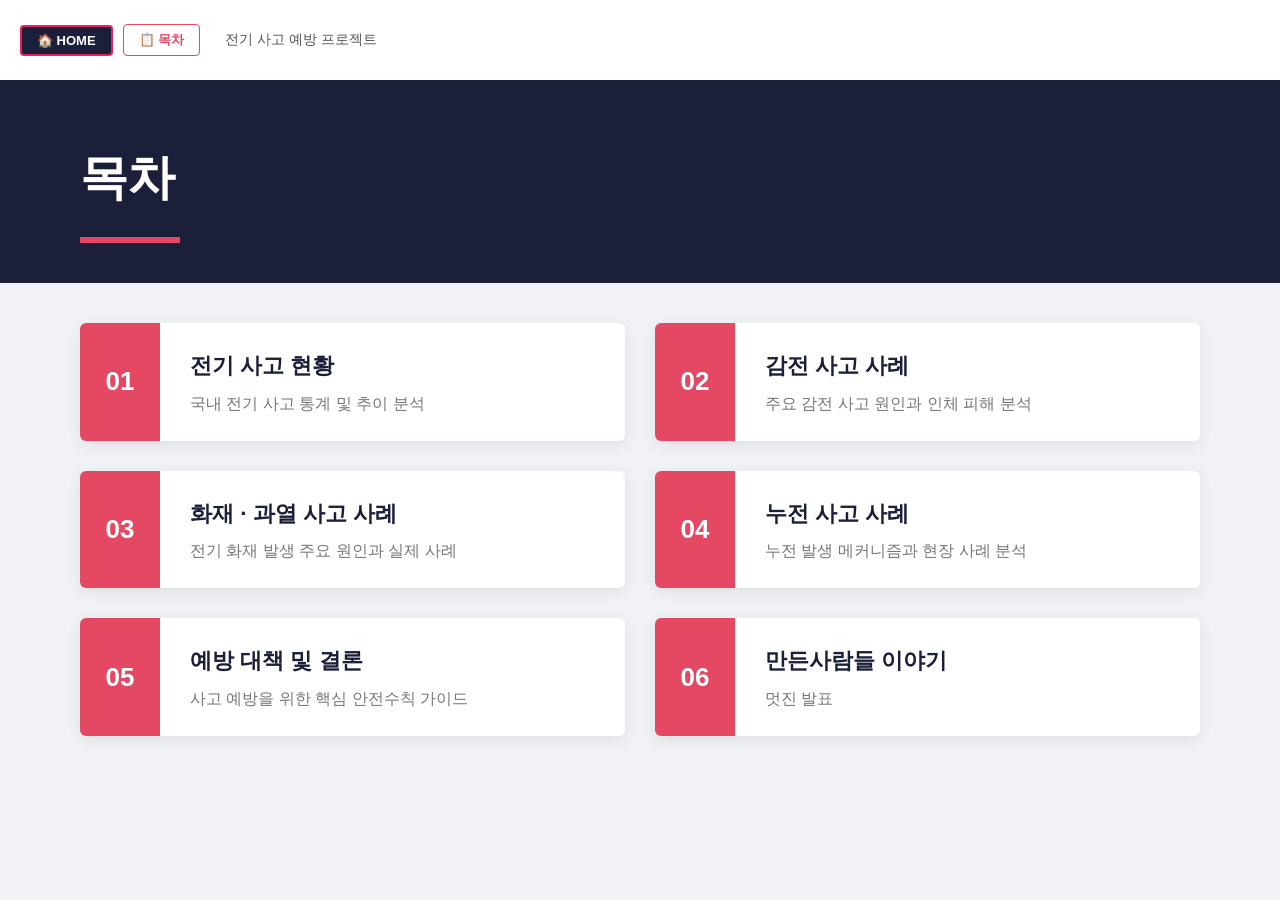
==== html/index2.html @ dfe2530c "Add files via upload" ====
<!DOCTYPE html>
<html lang="ko">
<head>
    <meta charset="UTF-8">
    <link rel="stylesheet" href="../css/common.css">
    <title>전기 사고 목차</title>
    <!-- <script src = "../js/effect.js"></script> -->
    <style>
        body {
            margin: 0;
            background-color: #f0f2f5;
            font-family: 'Pretendard', sans-serif;
        }

     /* 제목 영역: 헤더에 가려지지 않도록 여백 조정 */
        .toc-header-area {
            background-color: #1c1f3a;
            /* 상단 패딩을 80px(헤더높이) + 60px(기존여백) = 140px로 수정 */
            padding: 140px 80px 40px; 
            margin-bottom: 40px;
            /* 헤더 프레임이 absolute일 경우를 대비해 위치 보정 */
            position: relative; 
            z-index: 1;
        }

        /* 만약 common.css에서 .header-frame을 absolute로 잡았다면 아래 코드도 추가 */
        .header-frame {
            position: absolute;
            top: 0;
            left: 0;
            z-index: 10; /* 헤더가 가장 위로 오도록 */
            border: none;
            width: 100%;
            height: 80px;
        }

        .toc-header-area h1 {
            color: #ffffff !important;
            font-size: 3rem;
            margin: 0;
            text-align: left; /* 왼쪽 정렬 */
            letter-spacing: -1px;
        }

        .toc-bar {
            width: 100px;
            height: 6px;
            background-color: #e54863;
            margin: 20px 0 0 0; /* 왼쪽 정렬을 위해 margin-right를 auto로 하지 않음 */
        }

        .container {
            padding: 0 80px 60px;
            display: grid;
            grid-template-columns: repeat(2, 1fr);
            gap: 30px;
            max-width: 1200px;
            /* 컨테이너 자체도 왼쪽 정렬 느낌을 주기 위해 margin-left 조절 가능 */
            margin: 0 auto; 
        }

        .card {
            display: flex;
            background: white;
            box-shadow: 0 4px 15px rgba(0,0,0,0.08);
            text-decoration: none;
            color: #333;
            border-radius: 6px;
            overflow: hidden;
            transition: all 0.3s ease;
        }

        .card:hover {
            transform: translateX(10px); /* 왼쪽 정렬에 맞춰 오른쪽으로 살짝 이동하는 효과 */
            box-shadow: 0 10px 25px rgba(0,0,0,0.12);
        }

        .number {
            background: #e54863;
            color: white;
            font-size: 26px;
            font-weight: bold;
            width: 80px;
            display: flex;
            align-items: center;
            justify-content: center;
            flex-shrink: 0;
        }

        .content {
            padding: 25px 30px;
        }

        .title {
            font-size: 1.4rem;
            font-weight: 700;
            margin-bottom: 8px;
            color: #1c1f3a;
        }

        .desc {
            font-size: 1rem;
            color: #777;
            line-height: 1.5;
        }

        /* 5번 카드도 전체적인 균형을 위해 동일하게 유지 */
        .card:last-child {
            grid-column: span 1;
        }

        /* 헤더 프레임 상단 여백 보정 */
        .header-frame {
            border: none;
            width: 100%;
            height: 80px;
        }
    </style>
</head>
<body>

    <iframe src="header.html" class="header-frame" scrolling="no"></iframe>

    <div class="toc-header-area">
        <h1>목차</h1>
        <div class="toc-bar"></div>
    </div>

    <div class="container">
        <a href="01_status.html" class="card">
            <div class="number">01</div>
            <div class="content">
                <div class="title">전기 사고 현황</div>
                <div class="desc">국내 전기 사고 통계 및 추이 분석</div>
            </div>
        </a>

        <a href="02_accident_case.html" class="card">
            <div class="number">02</div>
            <div class="content">
                <div class="title">감전 사고 사례</div>
                <div class="desc">주요 감전 사고 원인과 인체 피해 분석</div>
            </div>
        </a>

        <a href="03_fire_case.html" class="card">
            <div class="number">03</div>
            <div class="content">
                <div class="title">화재 · 과열 사고 사례</div>
                <div class="desc">전기 화재 발생 주요 원인과 실제 사례</div>
            </div>
        </a>

        <a href="04_leakage_case.html" class="card">
            <div class="number">04</div>
            <div class="content">
                <div class="title">누전 사고 사례</div>
                <div class="desc">누전 발생 메커니즘과 현장 사례 분석</div>
            </div>
        </a>

        <a href="05_prevention.html" class="card">
            <div class="number">05</div>
            <div class="content">
                <div class="title">예방 대책 및 결론</div>
                <div class="desc">사고 예방을 위한 핵심 안전수칙 가이드</div>
            </div>
        </a>

              <a href="06_presentation_01.html" class="card">
            <div class="number">06</div>
            <div class="content">
                <div class="title">만든사람들 이야기</div>
                <div class="desc">멋진 발표</div>
            </div>
        </a>
    </div>

</body>
</html>
---- css/common.css ----
/* --- 기본 설정 --- */
body {
    margin: 0;
    padding: 0;
    background-color: #f0f2f5;
    font-family: 'Pretendard', -apple-system, sans-serif;
    color: #333;
    line-height: 1.6;
}

/* --- 상단 고정 헤더 프레임 --- */
.header-frame {
    width: 100%;
    height: 65px;
    border: none;
    position: fixed;
    top: 0;
    z-index: 1000;
}

/* --- 메인 컨테이너 --- */
.container {
    max-width: 1100px;
    margin: 80px auto 40px;
    padding: 0 20px;
}

/* --- 슬라이드 제목 섹션 (공통) --- */
.title-section {
    background-color: #1e1e2f;
    color: white;
    padding: 25px 40px;
    border-bottom: 5px solid #e91e63;
    margin-bottom: 30px;
    display: flex;
    align-items: center;
}

.title-section .num {
    color: #e91e63;
    font-size: 2.5rem;
    margin-right: 15px;
    font-weight: bold;
}

.title-section h1 {
    margin: 0;
    font-size: 2rem;
}

/* --- 공통 카드 스타일 --- */
.card-base {
    background: white;
    border-radius: 4px;
    box-shadow: 0 4px 10px rgba(0,0,0,0.08);
    padding: 25px;
}

/* --- 색상 포인트 클래스 --- */
.text-pink { color: #e91e63 !important; }
.text-gold { color: #f59e0b !important; }
.text-navy { color: #0f172a !important; }

.border-pink { border-top: 5px solid #e91e63; }
.border-gold { border-top: 5px solid #f59e0b; }
.border-navy { border-top: 5px solid #0f172a; }
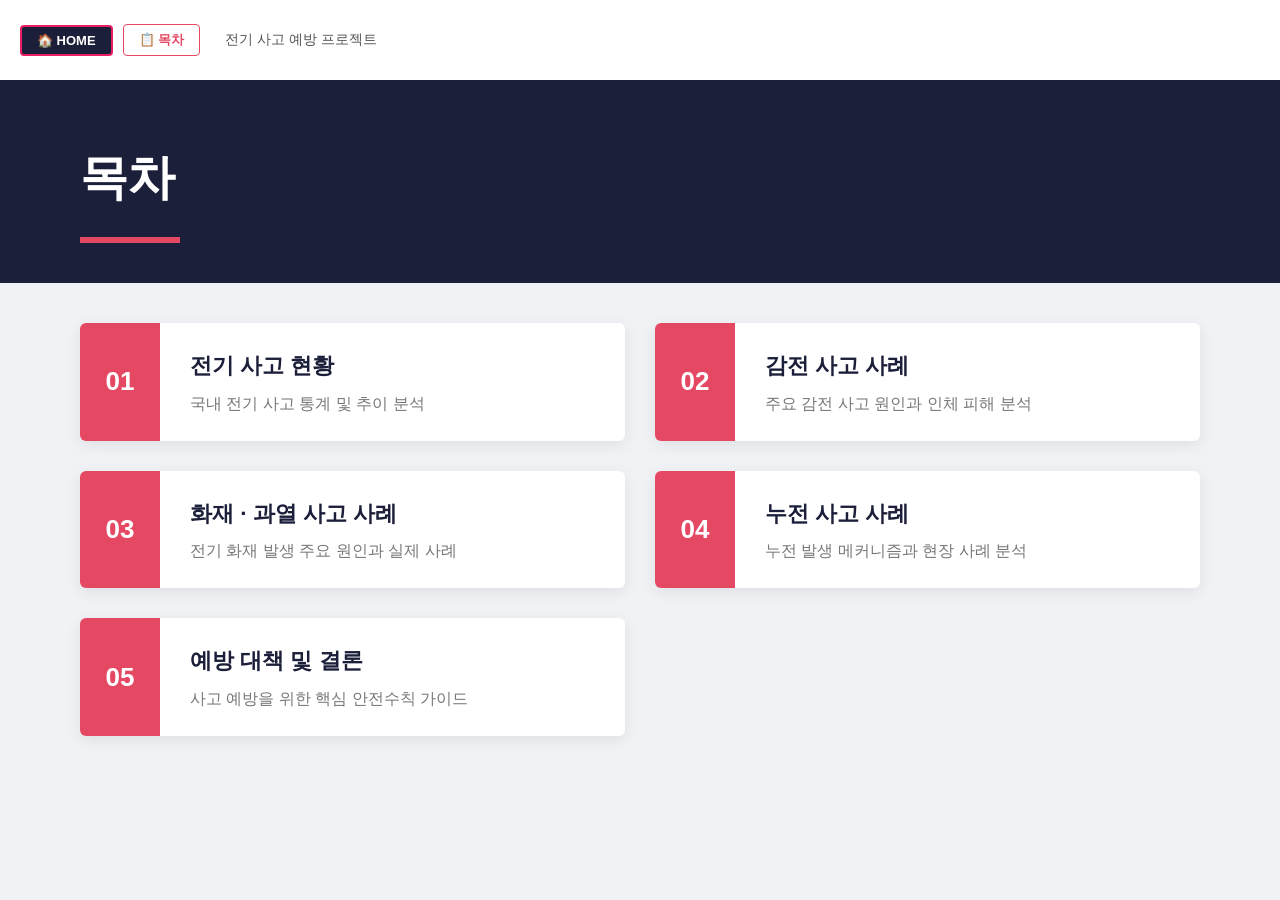
==== commit 9c7f2c03: "Add files via upload" ====
--- a/html/index2.html
+++ b/html/index2.html
@@ -167,13 +167,15 @@
             </div>
         </a>
 
-              <a href="06_presentation_01.html" class="card">
+<!--         
+        <a href="06_presentation_01.html" class="card">
             <div class="number">06</div>
             <div class="content">
                 <div class="title">만든사람들 이야기</div>
                 <div class="desc">멋진 발표</div>
             </div>
-        </a>
+        </a> -->
+
     </div>
 
 </body>
